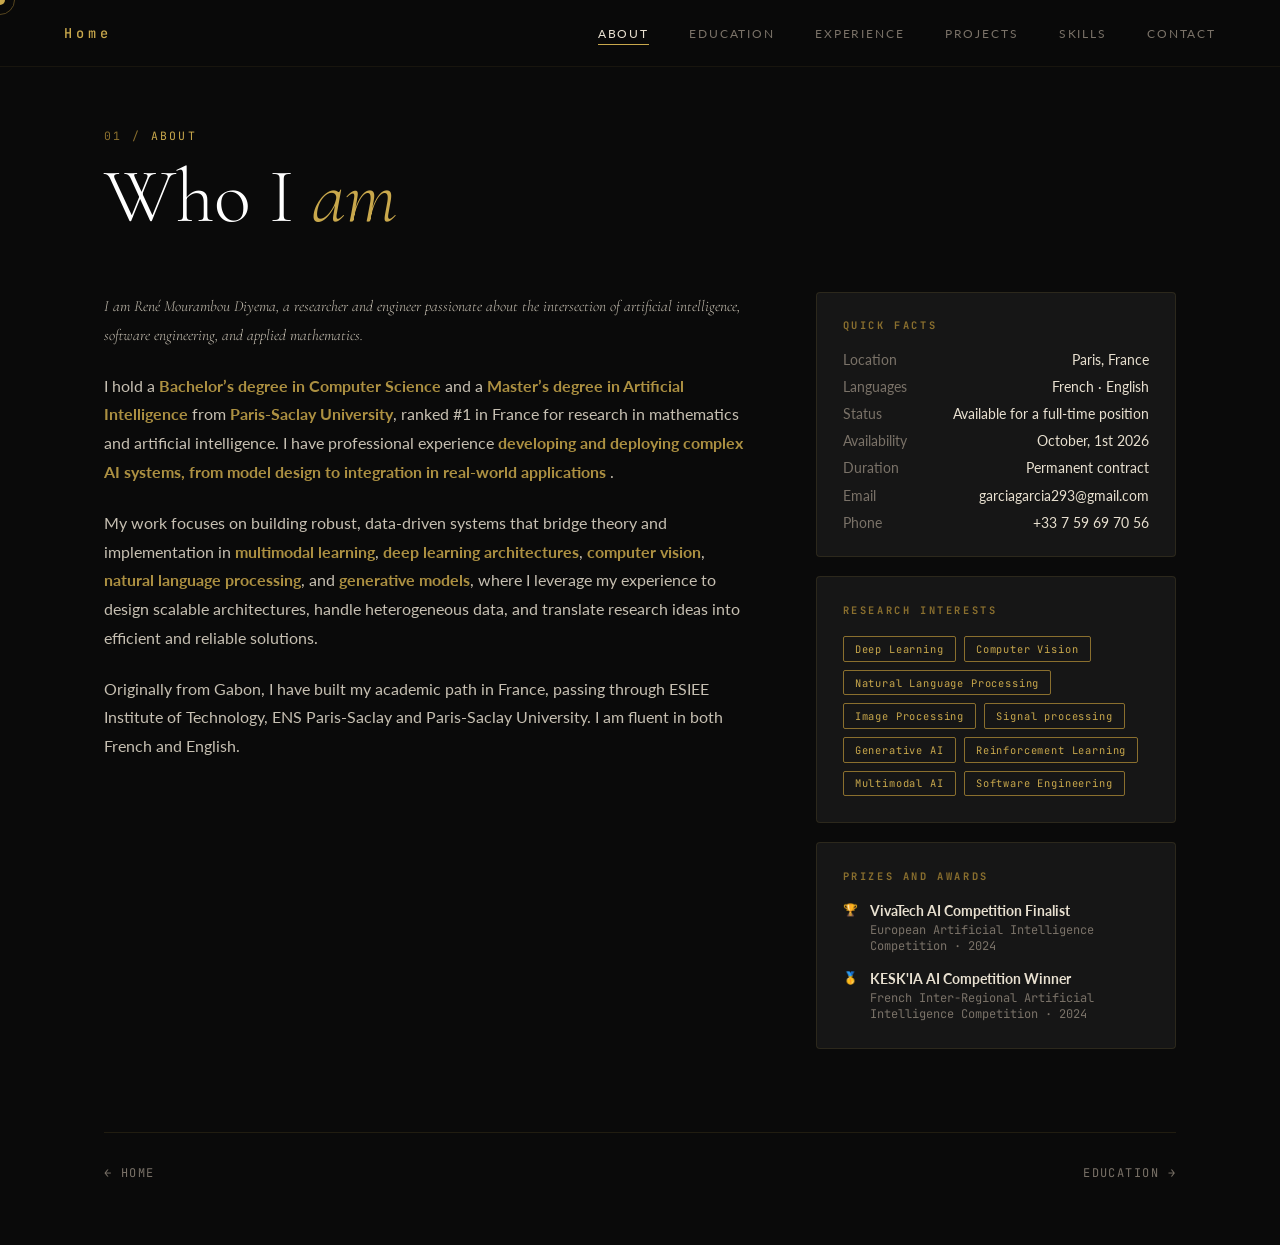
==== about.html @ b810ee42 "Website V1" ====
<!DOCTYPE html>
<html lang="en">
<head>
  <meta charset="UTF-8"/>
  <meta name="viewport" content="width=device-width, initial-scale=1.0"/>
  <title>About — René Mourambou Diyema</title>
  <link rel="preconnect" href="https://fonts.googleapis.com"/>
  <link rel="preconnect" href="https://fonts.gstatic.com" crossorigin/>
  <link href="https://fonts.googleapis.com/css2?family=Cormorant+Garamond:ital,wght@0,300;0,400;0,600;1,300;1,400&family=JetBrains+Mono:wght@300;400;500&family=Lato:wght@300;400;700&display=swap" rel="stylesheet"/>
  <link rel="stylesheet" href="css/about.css"/>
</head>
<body>
  <div class="cursor" id="cursor"></div>
  <div class="cursor-trail" id="cursorTrail"></div>

  <nav class="nav">
    <a href="index.html" class="nav-logo">Home</a>
    <div class="nav-links">
      <a href="about.html" class="active">About</a>
      <a href="education.html">Education</a>
      <a href="experience.html">Experience</a>
      <a href="projects.html">Projects</a>
      <a href="skills.html">Skills</a>
      <a href="contact.html">Contact</a>
    </div>
    <button class="nav-burger" id="navBurger" aria-label="Menu">
      <span></span><span></span><span></span>
    </button>
  </nav>

  <div class="mobile-menu" id="mobileMenu">
    <a href="about.html">About</a>
    <a href="education.html">Education</a>
    <a href="experience.html">Experience</a>
    <a href="projects.html">Projects</a>
    <a href="skills.html">Skills</a>
    <a href="contact.html">Contact</a>
  </div>

  <main class="page">
    <div class="page-header">
      <div class="page-tag animate-in" style="--delay:0.1s">
        <span class="mono">01 /</span> About
      </div>
      <h1 class="page-title animate-in" style="--delay:0.25s">
        Who I <em>am</em>
      </h1>
    </div>

    <div class="about-grid">
      <div class="about-main animate-in" style="--delay:0.4s">
        <p class="lead">
          I am René Mourambou Diyema, a researcher and engineer passionate about
          the intersection of artificial intelligence, software engineering, and applied mathematics.
        </p>
        <p>
          I hold a <strong>Bachelor’s degree in Computer Science</strong> and a <strong>Master’s degree in Artificial Intelligence</strong> from 
          <strong>Paris-Saclay University</strong>, ranked #1 in France for research in mathematics and artificial intelligence. 
          I have professional experience <strong>developing and deploying complex AI systems, from model design to integration in real-world applications</strong> .
        </p>
        <p>
          My work focuses on building robust, data-driven systems that bridge theory and implementation in <strong>multimodal learning</strong>, <strong>deep learning 
          architectures</strong>, <strong>computer vision</strong>, <strong>natural language processing</strong>, and <strong>generative models</strong>, where I leverage
          my experience to design scalable architectures, handle heterogeneous data, and translate research ideas into efficient and reliable solutions.
        </p>
        <p>
          Originally from Gabon, I have built my academic path in France, passing through
          ESIEE Institute of Technology, ENS Paris-Saclay and Paris-Saclay University.
          I am fluent in both French and English.
        </p>
      </div>

      <div class="about-side">
        <div class="info-card animate-in" style="--delay:0.5s">
          <h3>Quick Facts</h3>
          <ul>
            <li><span class="label">Location</span><span class="value">Paris, France</span></li>
            <li><span class="label">Languages</span><span class="value">French · English</span></li>
            <li><span class="label">Status</span><span class="value">Available for a full-time position</span></li>
            <li><span class="label">Availability</span><span class="value">October, 1st 2026</span></li>
            <li><span class="label">Duration</span><span class="value">Permanent contract</span></li>
            <!--<li><span class="label">Email</span><span class="value">garciagarcia293@gmail.com</span></li>
            <li><span class="label">Phone</span><span class="value">+33 7 59 69 70 56</span></li>-->
            <li><span class="label">Email</span><span class="value" id="aboutEmail">––––––––––––––––––</span></li>
            <li><span class="label">Phone</span><span class="value" id="aboutPhone">––––––––––––––</span></li>
          </ul>
        </div>

        <div class="interests-card animate-in" style="--delay:0.65s">
          <h3>Research Interests</h3>
          <div class="tags">
            <span>Deep Learning</span>
            <span>Computer Vision</span>
            <span>Natural Language Processing</span>
            <span>Image Processing</span>
            <span>Signal processing</span>
            <span>Generative AI</span>
            <span>Reinforcement Learning</span>
            <span>Multimodal AI</span>
            <span>Software Engineering</span>
            
          </div>
        </div>

        <div class="awards-card animate-in" style="--delay:0.8s">
          <h3>Prizes and Awards</h3>
          <div class="award-item">
            <span class="award-icon">🏆</span>
            <div>
              <strong>VivaTech AI Competition Finalist</strong>
              <span>European Artificial Intelligence Competition · 2024</span>
            </div>
          </div>
          <div class="award-item">
            <span class="award-icon">🥇</span>
            <div>
              <strong>KESK'IA AI Competition Winner</strong>
              <span>French Inter-Regional Artificial Intelligence Competition · 2024</span>
            </div>
          </div>
        </div>
      </div>
    </div>

    <div class="nav-pages animate-in" style="--delay:1s">
      <a href="index.html" class="prev-page">← Home</a>
      <a href="education.html" class="next-page">Education →</a>
    </div>
  </main>

  <script src="js/about.js"></script>
</body>
</html>
---- css/about.css ----
*, *::before, *::after { margin: 0; padding: 0; box-sizing: border-box; }

:root {
  --black:    #0a0a0a;
  --black2:   #111111;
  --card:     #161616;
  --gold:     #c9a84c;
  --gold-dim: #8a6f2e;
  --cream:    #e8e0d0;
  --muted:    #7a7268;
  --white:    #ffffff;
  --font-display: 'Cormorant Garamond', Georgia, serif;
  --font-mono:    'JetBrains Mono', monospace;
  --font-body:    'Lato', sans-serif;
  --ease: cubic-bezier(0.25, 0.46, 0.45, 0.94);
}

html { scroll-behavior: smooth; }
body {
  background: var(--black);
  color: var(--cream);
  font-family: var(--font-body);
  overflow-x: hidden;
  cursor: none;
}

/* CURSOR */
.cursor {
  width: 10px; height: 10px;
  background: var(--gold); border-radius: 50%;
  position: fixed; top: 0; left: 0;
  pointer-events: none; z-index: 9999;
  transform: translate(-50%,-50%);
  transition: transform 0.1s, width 0.2s, height 0.2s;
}
.cursor-trail {
  width: 30px; height: 30px;
  border: 1px solid var(--gold-dim); border-radius: 50%;
  position: fixed; top: 0; left: 0;
  pointer-events: none; z-index: 9998;
  transform: translate(-50%,-50%);
  transition: transform 0.18s var(--ease), width 0.3s, height 0.3s;
  opacity: 0.6;
}

/* NAV */
.nav {
  position: fixed; top: 0; left: 0; right: 0;
  display: flex; align-items: center; justify-content: space-between;
  padding: 1.5rem 4rem; z-index: 100;
  background: rgba(10,10,10,0.92);
  backdrop-filter: blur(8px);
  border-bottom: 1px solid rgba(201,168,76,0.08);
}
.nav-logo {
  font-family: var(--font-mono); font-size: 0.85rem;
  letter-spacing: 0.3em; color: var(--gold); font-weight: 500;
  text-decoration: none;
}
.nav-links { display: flex; gap: 2.5rem; }
.nav-links a {
  font-size: 0.78rem; letter-spacing: 0.15em; text-transform: uppercase;
  color: var(--muted); text-decoration: none; position: relative;
  transition: color 0.25s; font-family: var(--font-body);
}
.nav-links a::after {
  content: ''; position: absolute; bottom: -4px; left: 0; right: 0;
  height: 1px; background: var(--gold);
  transform: scaleX(0); transition: transform 0.25s var(--ease);
}
.nav-links a:hover, .nav-links a.active { color: var(--cream); }
.nav-links a.active::after, .nav-links a:hover::after { transform: scaleX(1); }

.nav-burger {
  display: none; flex-direction: column; gap: 5px;
  background: none; border: none; cursor: none; padding: 4px;
}
.nav-burger span { display: block; width: 24px; height: 1.5px; background: var(--cream); transition: all 0.3s; }

/* MOBILE MENU */
.mobile-menu {
  display: none; position: fixed; inset: 0;
  background: rgba(10,10,10,0.98);
  flex-direction: column; align-items: center; justify-content: center;
  gap: 2.5rem; z-index: 99; opacity: 0; pointer-events: none; transition: opacity 0.3s;
}
.mobile-menu.open { opacity: 1; pointer-events: all; display: flex; }
.mobile-menu a {
  font-family: var(--font-display); font-size: clamp(2rem,6vw,3.5rem);
  font-style: italic; color: var(--cream); text-decoration: none; transition: color 0.2s;
}
.mobile-menu a:hover { color: var(--gold); }

/* ANIMATE IN */
.animate-in {
  opacity: 0; transform: translateY(24px);
  animation: revealUp 0.8s var(--ease) forwards;
  animation-delay: var(--delay, 0s);
}
@keyframes revealUp { to { opacity: 1; transform: translateY(0); } }

/* PAGE LAYOUT */
.page {
  min-height: 100vh;
  padding: 8rem 4rem 4rem;
  max-width: 1200px; margin: 0 auto;
}
.page-header { margin-bottom: 3.5rem; }
.page-tag {
  font-family: var(--font-mono); font-size: 0.72rem;
  letter-spacing: 0.2em; color: var(--gold);
  text-transform: uppercase; margin-bottom: 1rem;
}
.mono { color: var(--gold-dim); }
.page-title {
  font-family: var(--font-display);
  font-size: clamp(2.8rem, 6vw, 6rem);
  font-weight: 300; line-height: 1;
  color: var(--white);
}
.page-title em { font-style: italic; color: var(--gold); }

/* ABOUT GRID */
.about-grid {
  display: grid; grid-template-columns: 1fr 360px;
  gap: 4rem; align-items: start; margin-bottom: 4rem;
}
.about-main { display: flex; flex-direction: column; gap: 1.4rem; }
.lead {
  font-family: var(--font-display); font-size: 1.5rem;
  font-style: italic; line-height: 1.5; color: var(--cream);
  font-weight: 300;
}
.about-main p {
  font-size: 0.97rem; line-height: 1.85;
  color: var(--cream); opacity: 0.85;
}
.about-main p strong { color: var(--gold); font-weight: 700; opacity: 1; }

/* CARDS */
.info-card, .interests-card, .awards-card {
  background: var(--card);
  border: 1px solid rgba(201,168,76,0.12);
  border-radius: 4px; padding: 1.6rem;
  margin-bottom: 1.2rem;
}
.info-card h3, .interests-card h3, .awards-card h3 {
  font-family: var(--font-mono); font-size: 0.65rem;
  letter-spacing: 0.25em; text-transform: uppercase;
  color: var(--gold-dim); margin-bottom: 1.2rem;
}
.info-card ul { list-style: none; display: flex; flex-direction: column; gap: 0.7rem; }
.info-card li { display: flex; justify-content: space-between; gap: 1rem; font-size: 0.85rem; }
.info-card .label { color: var(--muted); }
.info-card .value { color: var(--cream); text-align: right; }

.tags { display: flex; flex-wrap: wrap; gap: 0.5rem; }
.tags span {
  font-family: var(--font-mono); font-size: 0.65rem;
  letter-spacing: 0.08em; color: var(--gold);
  border: 1px solid var(--gold-dim); padding: 0.3rem 0.7rem;
  border-radius: 2px;
}

.award-item {
  display: flex; align-items: flex-start; gap: 0.8rem;
  margin-bottom: 1rem;
}
.award-item:last-child { margin-bottom: 0; }
.award-icon { font-size: 1.2rem; }
.award-item div { display: flex; flex-direction: column; gap: 0.2rem; }
.award-item strong { font-size: 0.88rem; color: var(--cream); }
.award-item span { font-size: 0.75rem; color: var(--muted); font-family: var(--font-mono); }

/* PAGE NAV */
.nav-pages {
  display: flex; justify-content: space-between;
  border-top: 1px solid rgba(201,168,76,0.12); padding-top: 2rem;
  margin-top: 2rem;
}
.prev-page, .next-page {
  font-family: var(--font-mono); font-size: 0.75rem;
  letter-spacing: 0.12em; text-transform: uppercase;
  color: var(--muted); text-decoration: none;
  transition: color 0.25s;
}
.prev-page:hover, .next-page:hover { color: var(--gold); }

/* RESPONSIVE */
@media (max-width: 1024px) {
  .nav { padding: 1.2rem 2rem; }
  .nav-links { display: none; }
  .nav-burger { display: flex; }
  .page { padding: 6rem 2rem 3rem; }
  .about-grid { grid-template-columns: 1fr; gap: 2.5rem; }
}
@media (max-width: 480px) {
  .nav { padding: 1rem 1.2rem; }
  .page { padding: 5rem 1.2rem 2rem; }
  .page-title { font-size: clamp(2.2rem,10vw,3rem); }
  .lead { font-size: 1.15rem; }
  .info-card li { flex-direction: column; gap: 0.2rem; }
  .info-card .value { text-align: left; }
}
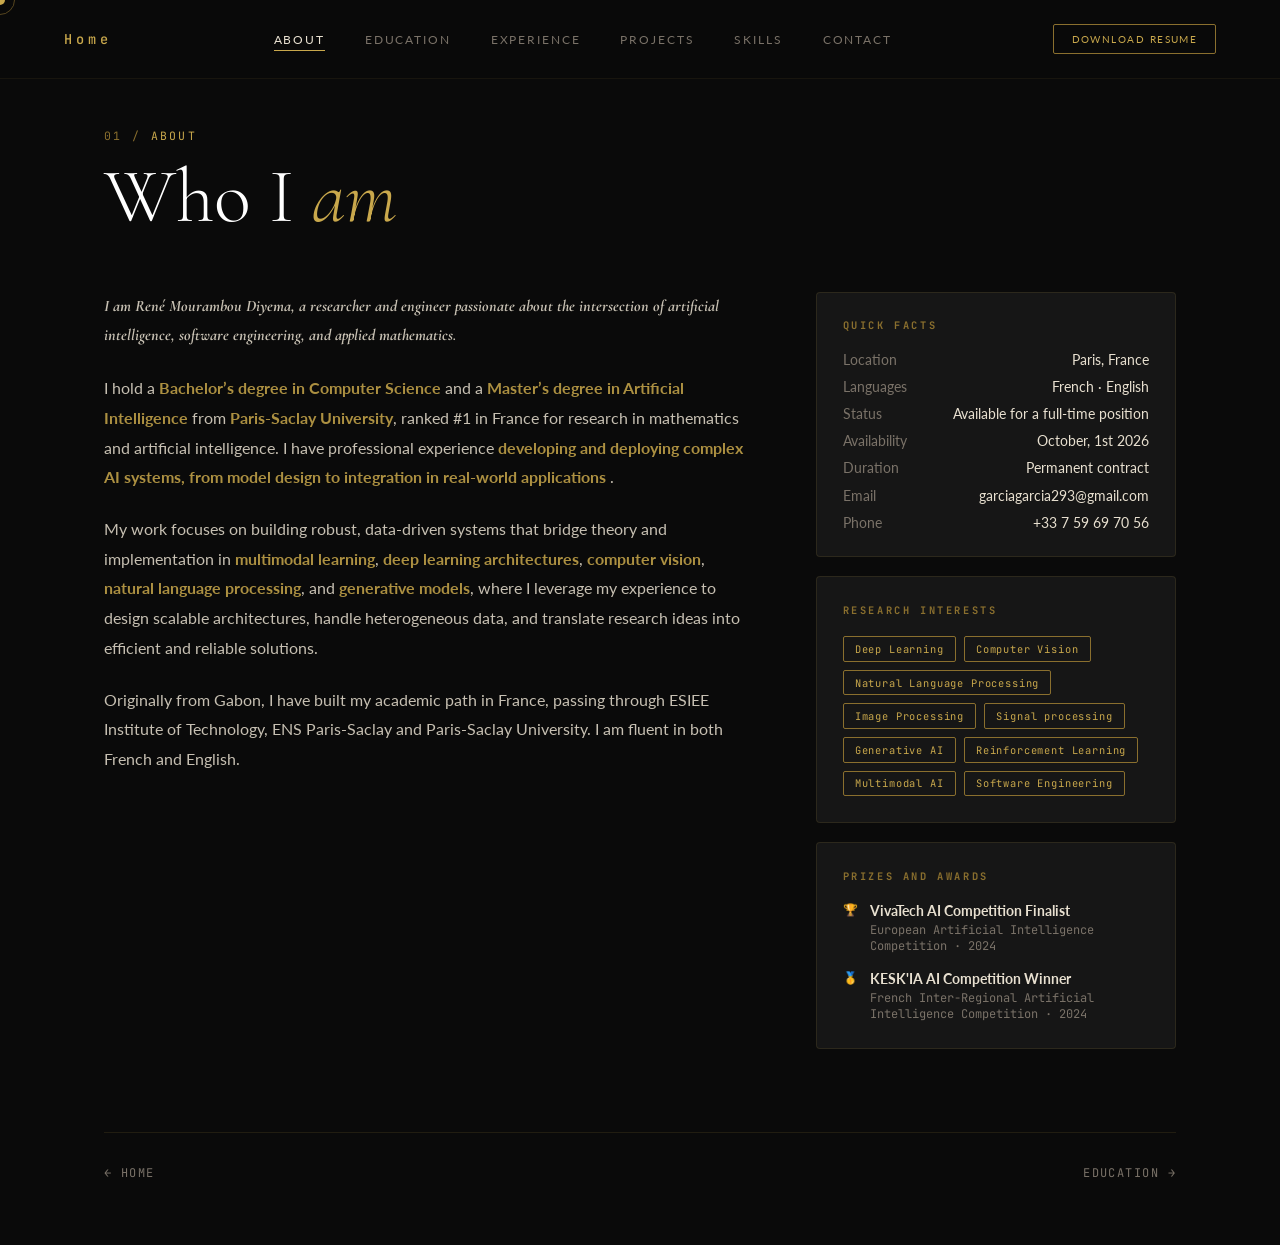
==== commit e018f91a: "Portfoliot V2" ====
--- a/about.html
+++ b/about.html
@@ -23,6 +23,7 @@
       <a href="skills.html">Skills</a>
       <a href="contact.html">Contact</a>
     </div>
+    <a href="../resume/Resume_Full_Time_Position_AI_2026.pdf" download class="nav-cv-btn">Download Resume</a>
     <button class="nav-burger" id="navBurger" aria-label="Menu">
       <span></span><span></span><span></span>
     </button>
@@ -35,6 +36,7 @@
     <a href="projects.html">Projects</a>
     <a href="skills.html">Skills</a>
     <a href="contact.html">Contact</a>
+    <a href="../resume/Resume_Full_Time_Position_AI_2026.pdf" download class="mobile-cv-btn">Download Resume</a>
   </div>
 
   <main class="page">
--- a/css/about.css
+++ b/css/about.css
@@ -97,6 +97,48 @@
   animation: revealUp 0.8s var(--ease) forwards;
   animation-delay: var(--delay, 0s);
 }
+
+.nav-cv-btn {
+  font-family: var(--font-body); font-size: .65rem;
+  letter-spacing: .14em; text-transform: uppercase;
+  color: var(--gold); background: transparent;
+  border: 1px solid var(--gold-dim); border-radius: 2px;
+  padding: .5rem 1.1rem; text-decoration: none;
+  transition: background .25s, color .25s, border-color .25s, transform .2s var(--ease);
+  white-space: nowrap;
+}
+.nav-cv-btn:hover {
+  background: rgba(201,168,76,.1);
+  border-color: var(--gold);
+  color: var(--cream);
+  transform: translateY(-2px);
+}
+
+.mobile-cv-btn {
+  font-family: var(--font-body) !important;
+  font-size: .72rem !important;
+  font-style: normal !important;
+  letter-spacing: .18em;
+  text-transform: uppercase;
+  color: var(--gold) !important;
+  background: transparent !important;
+  border: 1px solid var(--gold-dim);
+  padding: .7rem 2rem !important;
+  border-radius: 2px;
+  margin-top: 1rem;
+  transition: background .25s, color .25s, border-color .25s;
+}
+.mobile-cv-btn:hover {
+  background: rgba(201,168,76,.1) !important;
+  border-color: var(--gold);
+  color: var(--cream) !important;
+}
+
+
+@media (max-width: 1024px) {
+  .nav-cv-btn { display: none; }
+}
+
 @keyframes revealUp { to { opacity: 1; transform: translateY(0); } }
 
 /* PAGE LAYOUT */
@@ -129,10 +171,10 @@
 .lead {
   font-family: var(--font-display); font-size: 1.5rem;
   font-style: italic; line-height: 1.5; color: var(--cream);
-  font-weight: 300;
+  font-weight: bold;
 }
 .about-main p {
-  font-size: 0.97rem; line-height: 1.85;
+  font-size: 1.0rem; line-height: 1.85;
   color: var(--cream); opacity: 0.85;
 }
 .about-main p strong { color: var(--gold); font-weight: 700; opacity: 1; }
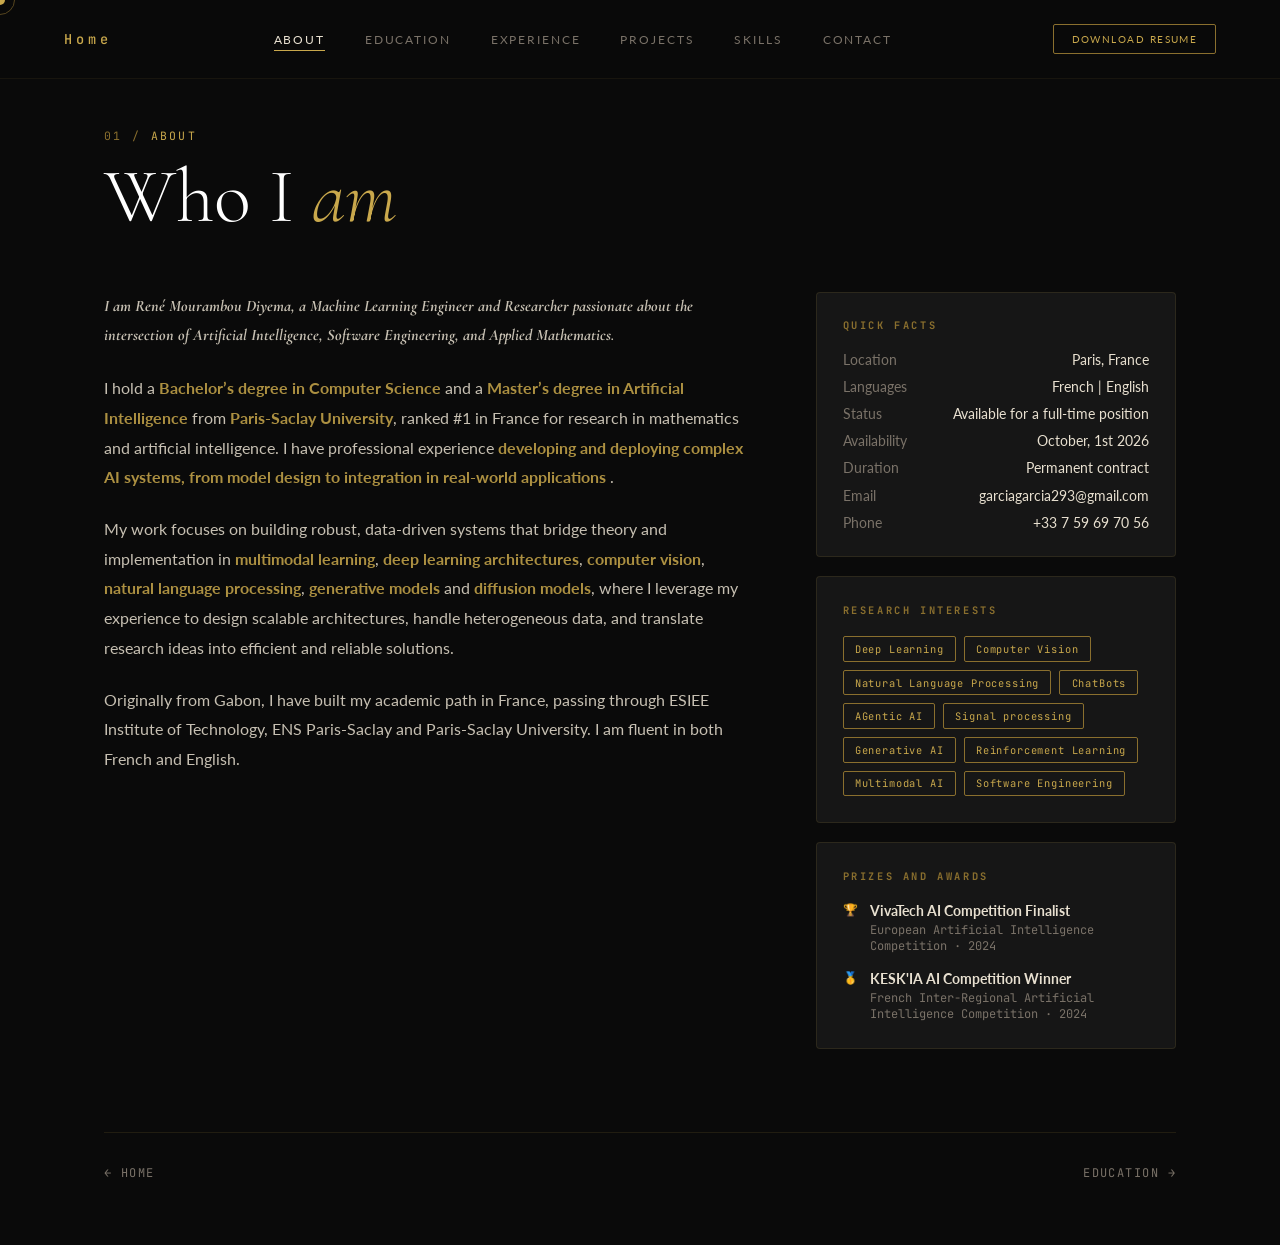
==== commit 5c53d13d: "v11" ====
--- a/about.html
+++ b/about.html
@@ -23,7 +23,7 @@
       <a href="skills.html">Skills</a>
       <a href="contact.html">Contact</a>
     </div>
-    <a href="../resume/Resume_Full_Time_Position_AI_2026.pdf" download class="nav-cv-btn">Download Resume</a>
+    <a href="resume/Resume_Full_Time_Position_AI_2026.pdf" download class="nav-cv-btn">Download Resume</a>
     <button class="nav-burger" id="navBurger" aria-label="Menu">
       <span></span><span></span><span></span>
     </button>
@@ -52,8 +52,8 @@
     <div class="about-grid">
       <div class="about-main animate-in" style="--delay:0.4s">
         <p class="lead">
-          I am René Mourambou Diyema, a researcher and engineer passionate about
-          the intersection of artificial intelligence, software engineering, and applied mathematics.
+          I am René Mourambou Diyema, a Machine Learning Engineer and Researcher passionate about
+          the intersection of Artificial Intelligence, Software Engineering, and Applied Mathematics.
         </p>
         <p>
           I hold a <strong>Bachelor’s degree in Computer Science</strong> and a <strong>Master’s degree in Artificial Intelligence</strong> from 
@@ -62,7 +62,7 @@
         </p>
         <p>
           My work focuses on building robust, data-driven systems that bridge theory and implementation in <strong>multimodal learning</strong>, <strong>deep learning 
-          architectures</strong>, <strong>computer vision</strong>, <strong>natural language processing</strong>, and <strong>generative models</strong>, where I leverage
+          architectures</strong>, <strong>computer vision</strong>, <strong>natural language processing</strong>, <strong>generative models</strong> and <strong>diffusion models</strong>, where I leverage
           my experience to design scalable architectures, handle heterogeneous data, and translate research ideas into efficient and reliable solutions.
         </p>
         <p>
@@ -77,7 +77,7 @@
           <h3>Quick Facts</h3>
           <ul>
             <li><span class="label">Location</span><span class="value">Paris, France</span></li>
-            <li><span class="label">Languages</span><span class="value">French · English</span></li>
+            <li><span class="label">Languages</span><span class="value">French | English</span></li>
             <li><span class="label">Status</span><span class="value">Available for a full-time position</span></li>
             <li><span class="label">Availability</span><span class="value">October, 1st 2026</span></li>
             <li><span class="label">Duration</span><span class="value">Permanent contract</span></li>
@@ -94,7 +94,8 @@
             <span>Deep Learning</span>
             <span>Computer Vision</span>
             <span>Natural Language Processing</span>
-            <span>Image Processing</span>
+            <span>ChatBots</span>
+            <span>AGentic AI</span>
             <span>Signal processing</span>
             <span>Generative AI</span>
             <span>Reinforcement Learning</span>
--- a/css/about.css
+++ b/css/about.css
@@ -78,13 +78,38 @@
 .nav-burger span { display: block; width: 24px; height: 1.5px; background: var(--cream); transition: all 0.3s; }
 
 /* MOBILE MENU */
-.mobile-menu {
+/*.mobile-menu {
   display: none; position: fixed; inset: 0;
   background: rgba(10,10,10,0.98);
   flex-direction: column; align-items: center; justify-content: center;
   gap: 2.5rem; z-index: 99; opacity: 0; pointer-events: none; transition: opacity 0.3s;
 }
-.mobile-menu.open { opacity: 1; pointer-events: all; display: flex; }
+.mobile-menu.open { opacity: 1; pointer-events: all; display: flex; }*/
+
+.mobile-menu {
+  display: none;
+  position: fixed;
+  inset: 0;
+  background: rgba(10,10,10,0.98);
+  flex-direction: column;
+  align-items: center;
+  justify-content: flex-start;
+  padding-top: 5rem;
+  padding-bottom: 2rem;
+  gap: 2.5rem;
+  z-index: 99;
+  opacity: 0;
+  pointer-events: none;
+  transition: opacity 0.3s;
+  overflow-y: auto;
+  -webkit-overflow-scrolling: touch;
+}
+.mobile-menu.open {
+  opacity: 1;
+  pointer-events: all;
+  display: flex;
+}
+
 .mobile-menu a {
   font-family: var(--font-display); font-size: clamp(2rem,6vw,3.5rem);
   font-style: italic; color: var(--cream); text-decoration: none; transition: color 0.2s;
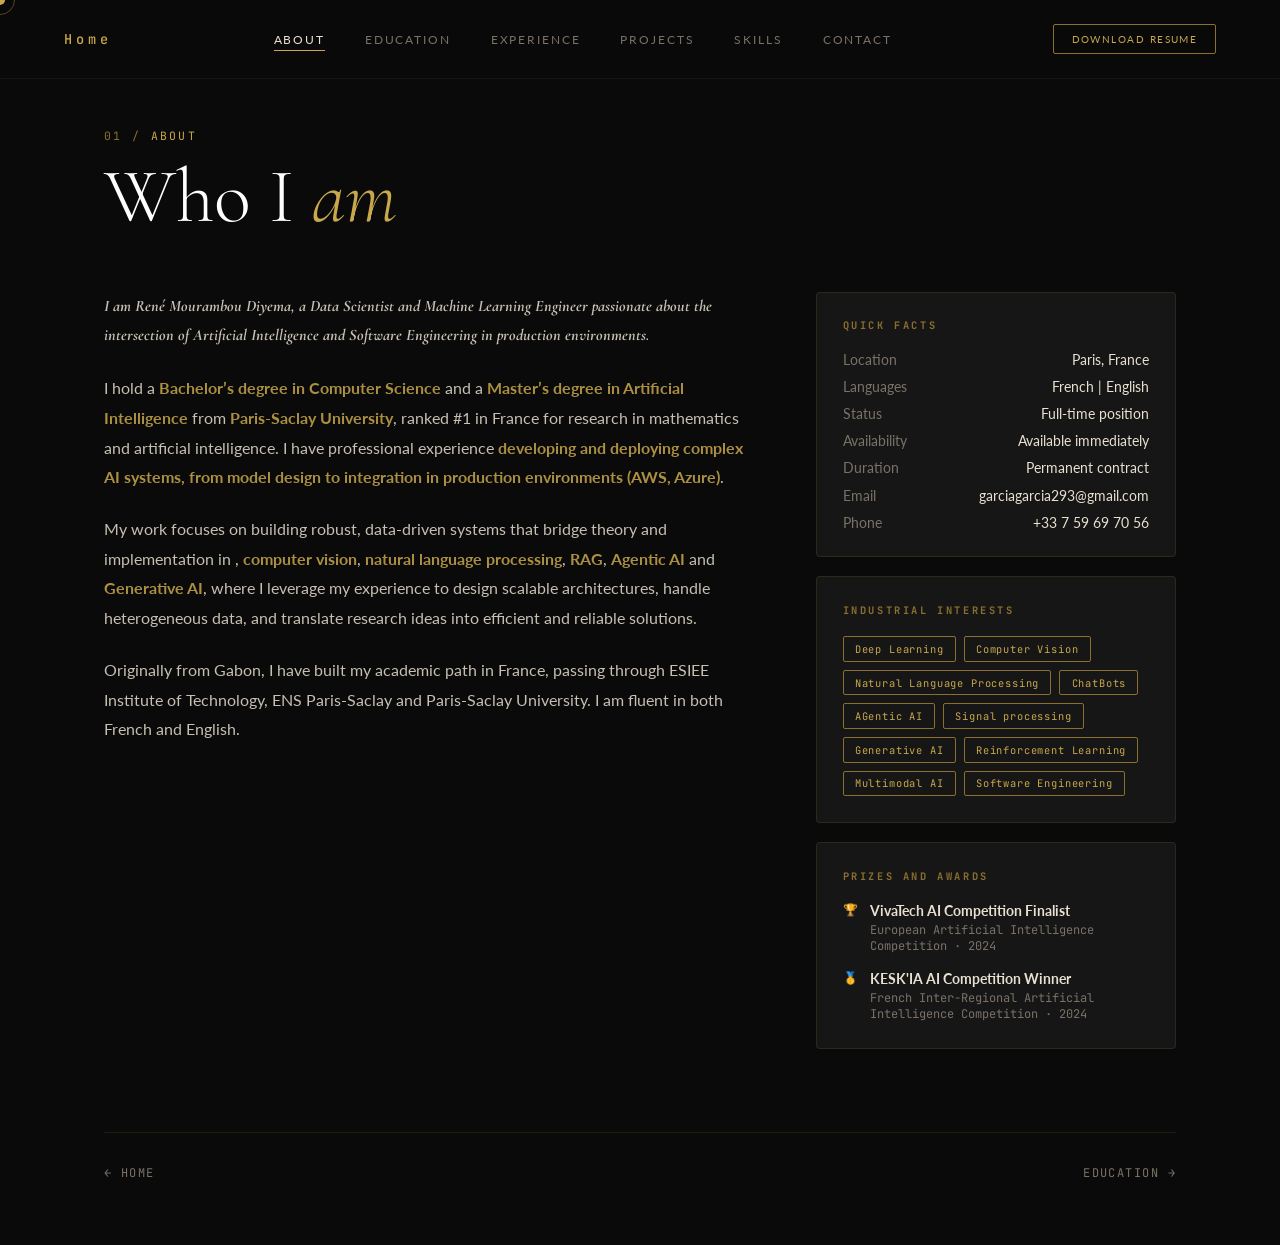
==== commit a419490f: "Resume Updated" ====
--- a/about.html
+++ b/about.html
@@ -36,7 +36,7 @@
     <a href="projects.html">Projects</a>
     <a href="skills.html">Skills</a>
     <a href="contact.html">Contact</a>
-    <a href="../resume/Resume_Full_Time_Position_AI_2026.pdf" download class="mobile-cv-btn">Download Resume</a>
+    <a href="resume/Resume_Full_Time_Position_AI_2026.pdf" download class="mobile-cv-btn">Download Resume</a>
   </div>
 
   <main class="page">
@@ -52,17 +52,16 @@
     <div class="about-grid">
       <div class="about-main animate-in" style="--delay:0.4s">
         <p class="lead">
-          I am René Mourambou Diyema, a Machine Learning Engineer and Researcher passionate about
-          the intersection of Artificial Intelligence, Software Engineering, and Applied Mathematics.
+          I am René Mourambou Diyema, a Data Scientist and Machine Learning Engineer passionate about
+          the intersection of Artificial Intelligence and Software Engineering in production environments.
         </p>
         <p>
           I hold a <strong>Bachelor’s degree in Computer Science</strong> and a <strong>Master’s degree in Artificial Intelligence</strong> from 
           <strong>Paris-Saclay University</strong>, ranked #1 in France for research in mathematics and artificial intelligence. 
-          I have professional experience <strong>developing and deploying complex AI systems, from model design to integration in real-world applications</strong> .
+          I have professional experience <strong>developing and deploying complex AI systems, from model design to integration in production environments (AWS, Azure)</strong>.
         </p>
         <p>
-          My work focuses on building robust, data-driven systems that bridge theory and implementation in <strong>multimodal learning</strong>, <strong>deep learning 
-          architectures</strong>, <strong>computer vision</strong>, <strong>natural language processing</strong>, <strong>generative models</strong> and <strong>diffusion models</strong>, where I leverage
+          My work focuses on building robust, data-driven systems that bridge theory and implementation in , <strong>computer vision</strong>, <strong>natural language processing</strong>, <strong>RAG</strong>, <strong>Agentic AI</strong> and <strong>Generative AI</strong>, where I leverage
           my experience to design scalable architectures, handle heterogeneous data, and translate research ideas into efficient and reliable solutions.
         </p>
         <p>
@@ -78,8 +77,8 @@
           <ul>
             <li><span class="label">Location</span><span class="value">Paris, France</span></li>
             <li><span class="label">Languages</span><span class="value">French | English</span></li>
-            <li><span class="label">Status</span><span class="value">Available for a full-time position</span></li>
-            <li><span class="label">Availability</span><span class="value">October, 1st 2026</span></li>
+            <li><span class="label">Status</span><span class="value">Full-time position</span></li>
+            <li><span class="label">Availability</span><span class="value">Available immediately</span></li>
             <li><span class="label">Duration</span><span class="value">Permanent contract</span></li>
             <!--<li><span class="label">Email</span><span class="value">garciagarcia293@gmail.com</span></li>
             <li><span class="label">Phone</span><span class="value">+33 7 59 69 70 56</span></li>-->
@@ -89,7 +88,7 @@
         </div>
 
         <div class="interests-card animate-in" style="--delay:0.65s">
-          <h3>Research Interests</h3>
+          <h3>Industrial Interests</h3>
           <div class="tags">
             <span>Deep Learning</span>
             <span>Computer Vision</span>
